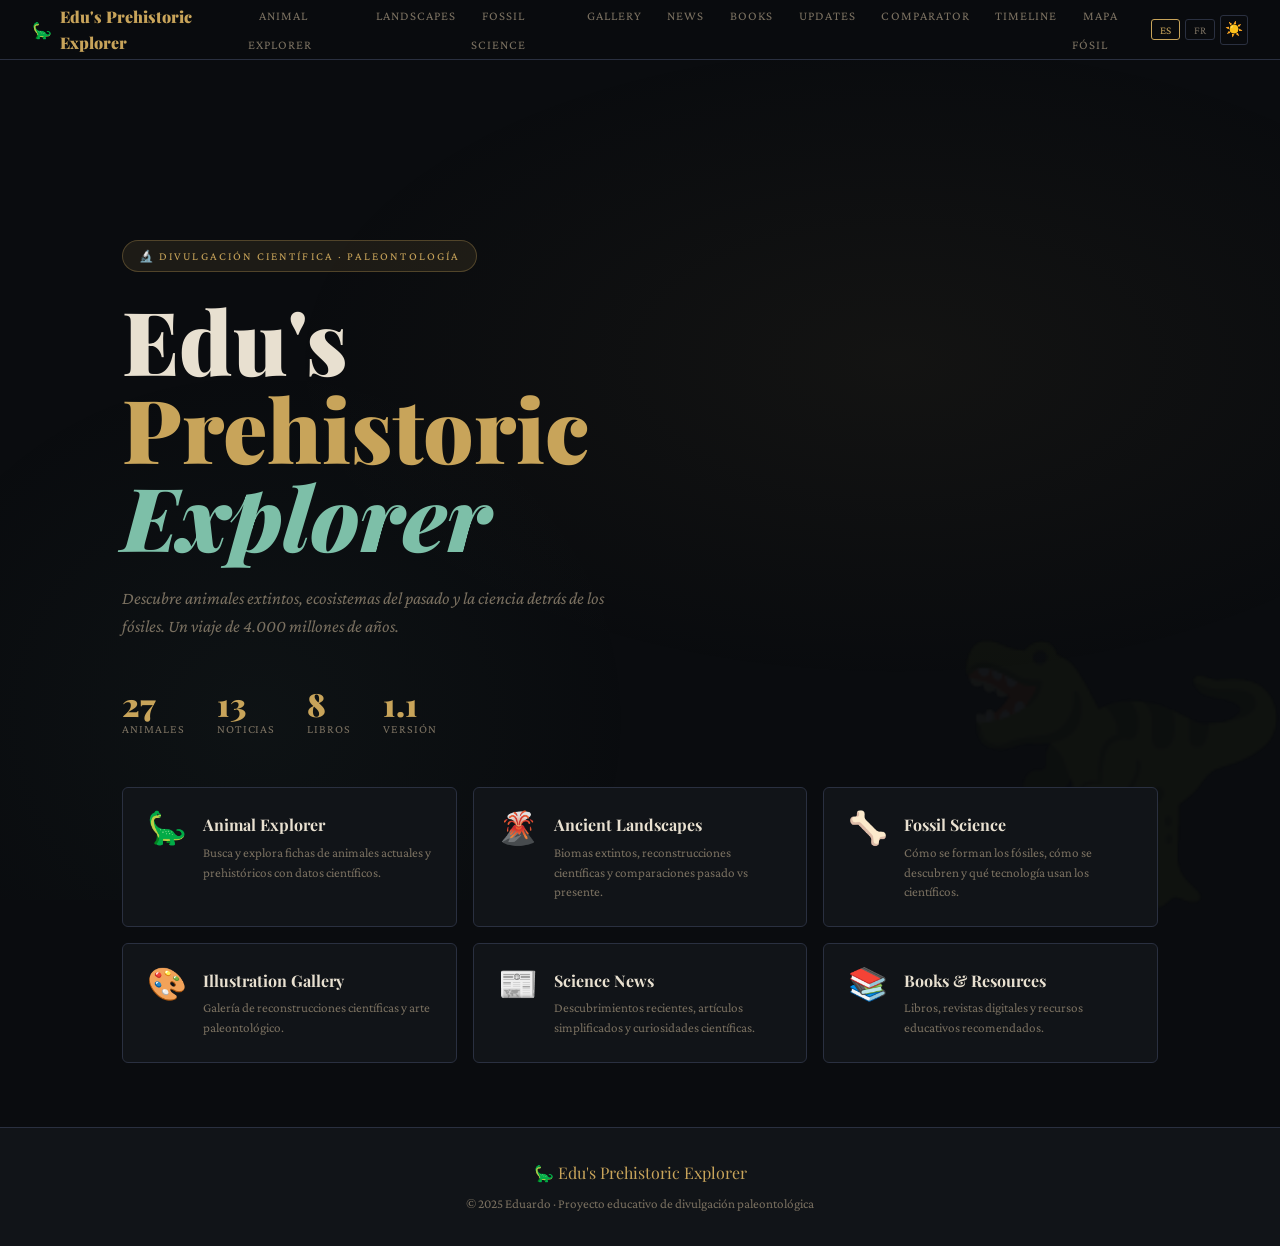
==== index.html @ db18aa57 "Initial commit" ====
<!DOCTYPE html>
<html lang="es">
<head>
  <meta charset="UTF-8">
  <meta name="viewport" content="width=device-width, initial-scale=1.0">
  <title>Edu's Prehistoric Explorer</title>
  <link href="https://fonts.googleapis.com/css2?family=Playfair+Display:wght@400;700;900&family=Crimson+Pro:ital,wght@0,300;0,400;0,600;1,300&display=swap" rel="stylesheet">
  <link rel="stylesheet" href="style.css">
  <style>
    .home-fondo {
      position: fixed;
      inset: 0;
      background:
        radial-gradient(ellipse 80% 60% at 70% 40%, rgba(200,164,90,0.05) 0%, transparent 60%),
        radial-gradient(ellipse 60% 80% at 20% 80%, rgba(125,191,168,0.04) 0%, transparent 50%);
      pointer-events: none;
      z-index: 0;
    }
    .home-dino-fondo {
      position: fixed;
      right: -1rem;
      bottom: 0;
      font-size: clamp(10rem, 22vw, 18rem);
      opacity: 0.04;
      user-select: none;
      line-height: 1;
      z-index: 0;
    }
    .home-contenido {
      position: relative;
      z-index: 1;
      padding-top: 140px;
    }
    .home-badge {
      display: inline-block;
      background: rgba(200,164,90,0.1);
      border: 1px solid rgba(200,164,90,0.3);
      color: var(--acento);
      font-size: 0.72rem;
      letter-spacing: 0.18em;
      text-transform: uppercase;
      padding: 0.35rem 1rem;
      border-radius: 2rem;
      margin-bottom: 1.5rem;
    }
    .home-titulo {
      font-size: clamp(3rem, 8vw, 5.5rem);
      font-weight: 900;
      line-height: 1.0;
      margin-bottom: 1.5rem;
    }
    .home-titulo .linea2 { color: var(--acento); display: block; }
    .home-titulo .linea3 { color: var(--acento2); display: block; font-style: italic; }
    .home-descripcion {
      font-size: 1.1rem;
      color: var(--texto-apagado);
      max-width: 520px;
      margin-bottom: 3rem;
      font-style: italic;
    }
    .stats-bar {
      display: flex;
      gap: 2rem;
      margin-bottom: 3rem;
      flex-wrap: wrap;
    }
    .stat { display: flex; flex-direction: column; }
    .stat-num {
      font-family: 'Playfair Display', serif;
      font-size: 2rem;
      font-weight: 900;
      color: var(--acento);
      line-height: 1;
    }
    .stat-label {
      font-size: 0.75rem;
      color: var(--texto-apagado);
      letter-spacing: 0.08em;
      text-transform: uppercase;
    }
    .secciones-grid {
      display: grid;
      grid-template-columns: repeat(auto-fill, minmax(280px, 1fr));
      gap: 1rem;
      margin-top: 1rem;
    }
    .seccion-card {
      background: var(--surface);
      border: 1px solid var(--borde);
      border-radius: 6px;
      padding: 1.5rem;
      text-decoration: none;
      color: var(--texto);
      transition: all 0.25s;
      display: flex;
      align-items: flex-start;
      gap: 1rem;
    }
    .seccion-card:hover {
      border-color: var(--acento);
      transform: translateY(-3px);
      box-shadow: 0 8px 30px rgba(200,164,90,0.08);
      color: var(--texto);
    }
    .seccion-icono { font-size: 2rem; line-height: 1; flex-shrink: 0; }
    .seccion-card-titulo {
      font-family: 'Playfair Display', serif;
      font-size: 1rem;
      font-weight: 700;
      margin-bottom: 0.3rem;
    }
    .seccion-card-desc { font-size: 0.82rem; color: var(--texto-apagado); line-height: 1.5; }
  </style>
</head>
<body>

  <nav>
    <a class="nav-logo" href="index.html">
      <span>🦕</span> Edu's Prehistoric Explorer
    </a>
    <ul class="nav-links">
      <li><a href="explorer/index.html"   id="nav-explorer"></a></li>
      <li><a href="landscapes/index.html" id="nav-landscapes"></a></li>
      <li><a href="fossil/index.html"     id="nav-fossil"></a></li>
      <li><a href="gallery/index.html"    id="nav-gallery"></a></li>
      <li><a href="news/index.html"       id="nav-news"></a></li>
      <li><a href="books/index.html"      id="nav-books"></a></li>
      <li><a href="updates/index.html"    id="nav-updates"></a></li>
      <li><a href="comparator/index.html" id="nav-comparator"></a></li>
      <li><a href="timeline/index.html" id="nav-timeline"></a></li>
      <li><a href="fossilmap/index.html" id="nav-fossilmap"></a></li>
    </ul>
    <div class="selector-idioma">
      <button class="btn-idioma" onclick="setLang('es')">ES</button>
      <button class="btn-idioma" onclick="setLang('fr')">FR</button>
    </div>
    <button class="btn-modo" id="btn-modo" onclick="toggleModo()" title="Cambiar modo"></button>
  </nav>
  <div class="home-fondo"></div>
  <div class="home-dino-fondo">🦖</div>

  <div class="contenedor">
    <div class="home-contenido animar">
      <div class="home-badge" id="home-badge"></div>
      <h1 class="home-titulo">
        Edu's<br>
        <span class="linea2">Prehistoric</span>
        <span class="linea3">Explorer</span>
      </h1>
      <p class="home-descripcion" id="home-desc"></p>

      <div class="stats-bar" id="statsBar"></div>

      <div class="secciones-grid" id="seccionesGrid"></div>
    </div>
  </div>

  <footer>
    <div class="footer-logo">🦕 Edu's Prehistoric Explorer</div>
    <p id="footer-copy"></p>
  </footer>

  <script src="data.js"></script>
  <script>
    function renderPagina() {
      // Navegación
      document.getElementById('nav-explorer').textContent   = t('nav_explorer');
      document.getElementById('nav-landscapes').textContent = t('nav_landscapes');
      document.getElementById('nav-fossil').textContent     = t('nav_fossil');
      document.getElementById('nav-gallery').textContent    = t('nav_gallery');
      document.getElementById('nav-news').textContent       = t('nav_news');
      document.getElementById('nav-books').textContent      = t('nav_books');
      document.getElementById('nav-updates').textContent    = t('nav_updates');
      document.getElementById('nav-comparator').textContent = t('nav_comparator');
      document.getElementById('nav-timeline').textContent = getLang() === 'fr' ? 'Chronologie' : 'Timeline';
      document.getElementById('nav-fossilmap').textContent = getLang() === 'fr' ? 'Carte fossile' : 'Mapa fósil';

      // Botones idioma
      document.querySelectorAll('.btn-idioma').forEach(b => {
        b.classList.remove('activo');
        if (b.textContent.trim() === getLang().toUpperCase()) b.classList.add('activo');
      });

      // Home
      document.getElementById('home-badge').textContent = t('home_badge');
      document.getElementById('home-desc').textContent  = t('home_desc');
      document.getElementById('footer-copy').textContent = t('footer_copy');

      // Stats
      document.getElementById('statsBar').innerHTML = `
        <div class="stat">
          <div class="stat-num">${ANIMALES.length}</div>
          <div class="stat-label">${t('home_stat_animales')}</div>
        </div>
        <div class="stat">
          <div class="stat-num">${NOTICIAS.length}</div>
          <div class="stat-label">${t('home_stat_noticias')}</div>
        </div>
        <div class="stat">
          <div class="stat-num">${LIBROS.length}</div>
          <div class="stat-label">${t('home_stat_libros')}</div>
        </div>
        <div class="stat">
          <div class="stat-num">${SITE_CONFIG.version}</div>
          <div class="stat-label">${t('home_stat_version')}</div>
        </div>
      `;

      // Secciones
      document.getElementById('seccionesGrid').innerHTML = `
        <a class="seccion-card" href="explorer/index.html">
          <div class="seccion-icono">🦕</div>
          <div>
            <div class="seccion-card-titulo">${t('home_card_explorer_titulo')}</div>
            <div class="seccion-card-desc">${t('home_card_explorer_desc')}</div>
          </div>
        </a>
        <a class="seccion-card" href="landscapes/index.html">
          <div class="seccion-icono">🌋</div>
          <div>
            <div class="seccion-card-titulo">${t('home_card_landscapes_titulo')}</div>
            <div class="seccion-card-desc">${t('home_card_landscapes_desc')}</div>
          </div>
        </a>
        <a class="seccion-card" href="fossil/index.html">
          <div class="seccion-icono">🦴</div>
          <div>
            <div class="seccion-card-titulo">${t('home_card_fossil_titulo')}</div>
            <div class="seccion-card-desc">${t('home_card_fossil_desc')}</div>
          </div>
        </a>
        <a class="seccion-card" href="gallery/index.html">
          <div class="seccion-icono">🎨</div>
          <div>
            <div class="seccion-card-titulo">${t('home_card_gallery_titulo')}</div>
            <div class="seccion-card-desc">${t('home_card_gallery_desc')}</div>
          </div>
        </a>
        <a class="seccion-card" href="news/index.html">
          <div class="seccion-icono">📰</div>
          <div>
            <div class="seccion-card-titulo">${t('home_card_news_titulo')}</div>
            <div class="seccion-card-desc">${t('home_card_news_desc')}</div>
          </div>
        </a>
        <a class="seccion-card" href="books/index.html">
          <div class="seccion-icono">📚</div>
          <div>
            <div class="seccion-card-titulo">${t('home_card_books_titulo')}</div>
            <div class="seccion-card-desc">${t('home_card_books_desc')}</div>
          </div>
        </a>
      `;
    }

    // Inicio
    renderPagina();
  </script>
<script>
  (function() {
    const modo = localStorage.getItem('modo') || 'oscuro';
    if (modo === 'claro') document.body.classList.add('claro');
    document.getElementById('btn-modo').textContent = modo === 'claro' ? '🌙' : '☀️';
  })();
  function toggleModo() {
    const esClaro = document.body.classList.toggle('claro');
    localStorage.setItem('modo', esClaro ? 'claro' : 'oscuro');
    document.getElementById('btn-modo').textContent = esClaro ? '🌙' : '☀️';
  }
</script>
</body>
</html>
---- style.css ----
/* ============================================
   STYLE.CSS — Estilos globales
   ============================================ */

/* ── VARIABLES — MODO OSCURO (defecto) ── */
:root {
  --bg: #0a0c0f;
  --surface: #111418;
  --surface2: #1a1f26;
  --borde: #2a3040;
  --acento: #c8a45a;
  --acento2: #7dbfa8;
  --acento3: #d4704a;
  --texto: #e8e0d0;
  --texto-apagado: #7a7060;
  --texto-dim: #4a4538;
}

/* ── VARIABLES — MODO CLARO ── */
body.claro {
  --bg: #f5f0e8;
  --surface: #ffffff;
  --surface2: #ede8de;
  --borde: #d4c9b0;
  --acento: #9a6e1a;
  --acento2: #2d8a72;
  --acento3: #b84a22;
  --texto: #1a1510;
  --texto-apagado: #6b5e48;
  --texto-dim: #a89880;
}

/* ── RESET BÁSICO ── */
* { margin: 0; padding: 0; box-sizing: border-box; }
html { scroll-behavior: smooth; }

body {
  background: var(--bg);
  color: var(--texto);
  font-family: 'Crimson Pro', Georgia, serif;
  font-size: 18px;
  line-height: 1.6;
  overflow-x: hidden;
  transition: background 0.3s, color 0.3s;
}

/* ── TIPOGRAFÍA ── */
h1, h2, h3 { font-family: 'Playfair Display', serif; line-height: 1.1; }
a { color: var(--acento); text-decoration: none; }

/* ── NAVEGACIÓN ── */
nav {
  position: fixed;
  top: 0; left: 0; right: 0;
  z-index: 100;
  background: rgba(10,12,15,0.95);
  backdrop-filter: blur(12px);
  border-bottom: 1px solid var(--borde);
  display: flex;
  align-items: center;
  justify-content: space-between;
  padding: 0 2rem;
  height: 60px;
  transition: background 0.3s, border-color 0.3s;
}

body.claro nav {
  background: rgba(245,240,232,0.97);
}

.nav-logo {
  font-family: 'Playfair Display', serif;
  font-weight: 900;
  font-size: 1rem;
  color: var(--acento);
  display: flex;
  align-items: center;
  gap: 0.5rem;
  text-decoration: none;
}

.nav-links { display: flex; gap: 0.2rem; list-style: none; }

.nav-links a {
  color: var(--texto-apagado);
  text-decoration: none;
  font-size: 0.8rem;
  letter-spacing: 0.08em;
  text-transform: uppercase;
  padding: 0.4rem 0.7rem;
  border-radius: 3px;
  transition: color 0.2s, background 0.2s;
}

.nav-links a:hover,
.nav-links a.activo {
  color: var(--acento);
  background: rgba(200,164,90,0.08);
}

/* ── CONTENEDOR ── */
.contenedor {
  max-width: 1100px;
  margin: 0 auto;
  padding: 100px 2rem 4rem;
}

/* ── CABECERA DE SECCIÓN ── */
.seccion-label {
  font-size: 0.72rem;
  letter-spacing: 0.2em;
  text-transform: uppercase;
  color: var(--acento);
  margin-bottom: 0.5rem;
}

.seccion-titulo {
  font-size: clamp(2rem, 5vw, 3.2rem);
  font-weight: 900;
  margin-bottom: 0.8rem;
}

.seccion-sub {
  color: var(--texto-apagado);
  font-size: 1rem;
  max-width: 600px;
  margin-bottom: 2.5rem;
  font-style: italic;
}

/* ── BOTONES ── */
.btn {
  display: inline-flex;
  align-items: center;
  gap: 0.4rem;
  padding: 0.7rem 1.4rem;
  border-radius: 4px;
  font-family: 'Crimson Pro', serif;
  font-size: 0.95rem;
  cursor: pointer;
  transition: all 0.2s;
  border: none;
}

.btn-primario { background: var(--acento); color: var(--bg); font-weight: 600; }
.btn-primario:hover { opacity: 0.85; }

.btn-secundario { background: var(--surface); color: var(--texto); border: 1px solid var(--borde); }
.btn-secundario:hover { border-color: var(--acento); color: var(--acento); }

/* ── TARJETAS GENÉRICAS ── */
.tarjeta {
  background: var(--surface);
  border: 1px solid var(--borde);
  border-radius: 6px;
  overflow: hidden;
  transition: all 0.25s;
}

.tarjeta:hover {
  border-color: var(--acento);
  transform: translateY(-3px);
  box-shadow: 0 8px 30px rgba(200,164,90,0.08);
}

/* ── DIVISOR ── */
.divisor {
  height: 1px;
  background: linear-gradient(to right, transparent, var(--borde), transparent);
  margin: 2rem 0;
}

/* ── ETIQUETAS ── */
.etiqueta {
  display: inline-block;
  font-size: 0.65rem;
  letter-spacing: 0.1em;
  text-transform: uppercase;
  padding: 0.15rem 0.5rem;
  border-radius: 2px;
}

.etiqueta-extinto {
  background: rgba(212,112,74,0.15);
  color: var(--acento3);
  border: 1px solid rgba(212,112,74,0.3);
}

.etiqueta-viviente {
  background: rgba(125,191,168,0.15);
  color: var(--acento2);
  border: 1px solid rgba(125,191,168,0.3);
}

/* ── ANIMACIÓN DE ENTRADA ── */
@keyframes subirAparecer {
  from { opacity: 0; transform: translateY(20px); }
  to   { opacity: 1; transform: translateY(0); }
}
.animar { animation: subirAparecer 0.5s ease forwards; }

/* ── SELECTOR DE IDIOMA ── */
.selector-idioma { display: flex; gap: 0.3rem; }

.btn-idioma {
  background: none;
  border: 1px solid var(--borde);
  color: var(--texto-apagado);
  font-size: 0.7rem;
  padding: 0.2rem 0.5rem;
  border-radius: 3px;
  cursor: pointer;
  transition: all 0.2s;
  font-family: 'Crimson Pro', serif;
}

.btn-idioma:hover,
.btn-idioma.activo {
  border-color: var(--acento);
  color: var(--acento);
}

/* ── TOGGLE MODO ── */
.btn-modo {
  background: none;
  border: 1px solid var(--borde);
  color: var(--texto-apagado);
  font-size: 0.9rem;
  width: 30px;
  height: 30px;
  border-radius: 3px;
  cursor: pointer;
  transition: all 0.2s;
  display: flex;
  align-items: center;
  justify-content: center;
  margin-left: 0.3rem;
}

.btn-modo:hover {
  border-color: var(--acento);
  color: var(--acento);
}

/* ── FOOTER ── */
footer {
  background: var(--surface);
  border-top: 1px solid var(--borde);
  padding: 2rem;
  text-align: center;
  font-size: 0.82rem;
  color: var(--texto-apagado);
  transition: background 0.3s;
}

.footer-logo {
  font-family: 'Playfair Display', serif;
  font-size: 1rem;
  color: var(--acento);
  margin-bottom: 0.5rem;
}
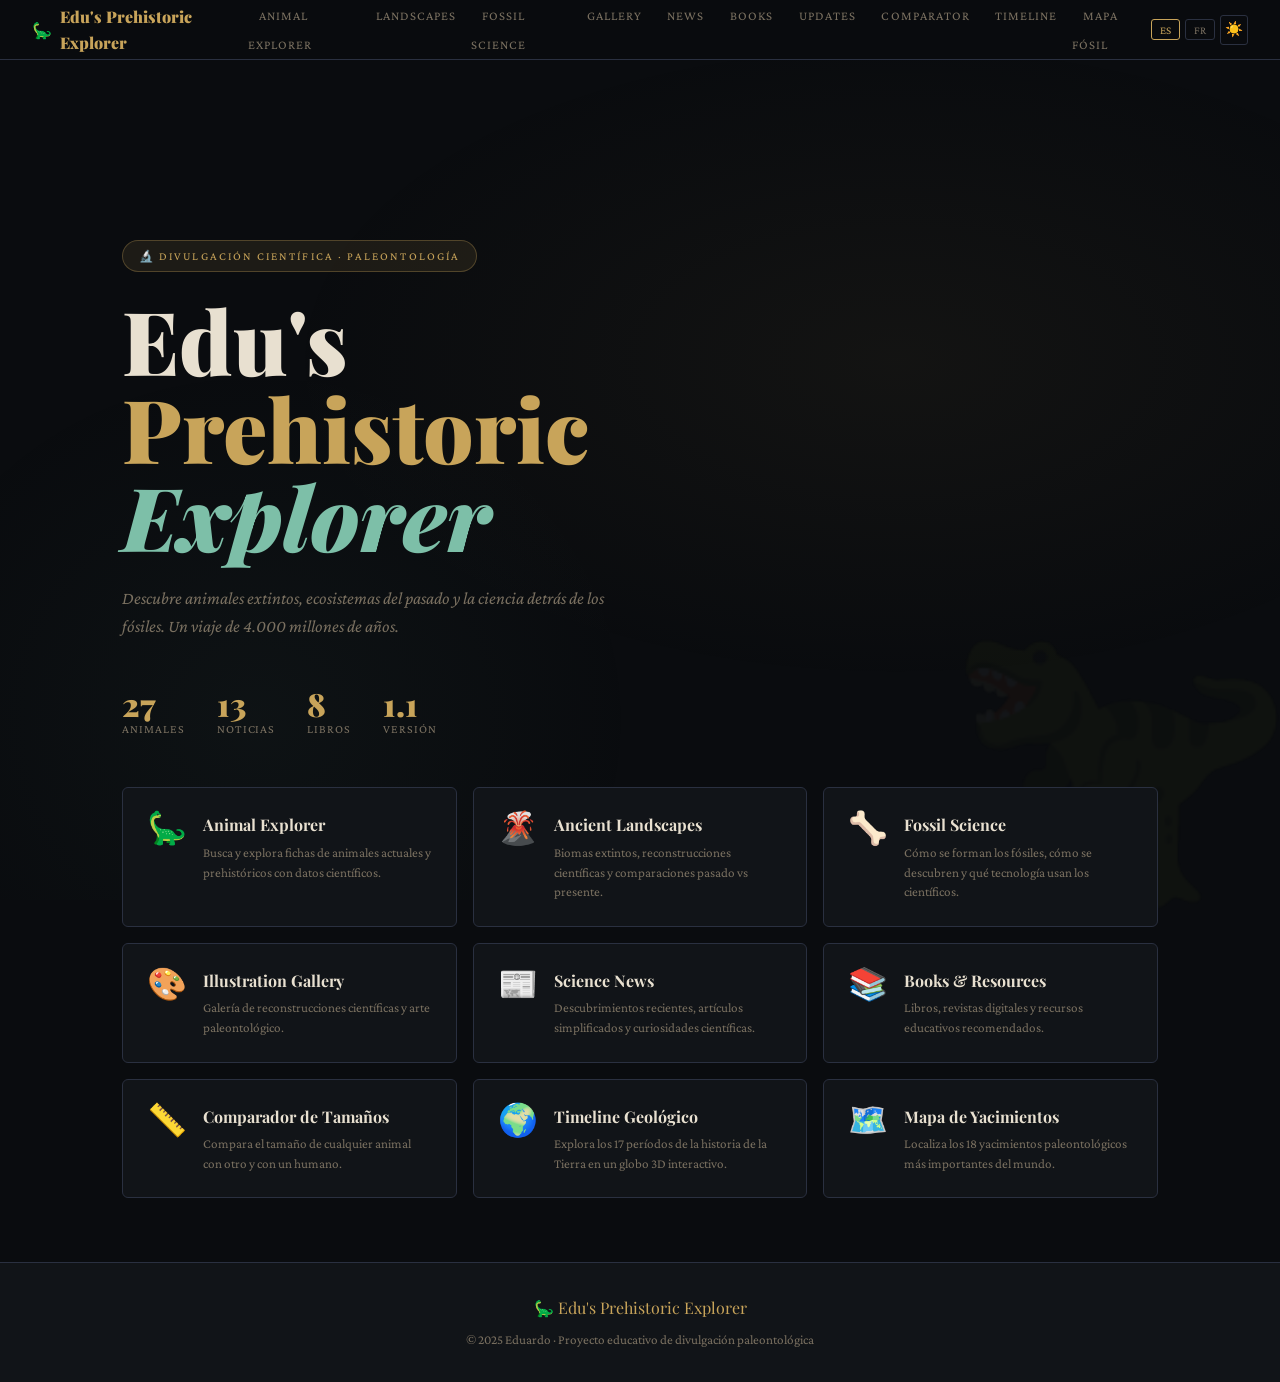
==== commit 72b751a0: "Añado tarjetas de todas las paginas" ====
--- a/index.html
+++ b/index.html
@@ -250,8 +250,29 @@
             <div class="seccion-card-desc">${t('home_card_books_desc')}</div>
           </div>
         </a>
+        <a class="seccion-card" href="comparator/index.html">
+          <div class="seccion-icono">📏</div>
+          <div>
+            <div class="seccion-card-titulo">${t('home_card_comparator_titulo')}</div>
+            <div class="seccion-card-desc">${t('home_card_comparator_desc')}</div>
+          </div>
+        </a>
+        <a class="seccion-card" href="timeline/index.html">
+          <div class="seccion-icono">🌍</div>
+          <div>
+            <div class="seccion-card-titulo">${t('home_card_timeline_titulo')}</div>
+            <div class="seccion-card-desc">${t('home_card_timeline_desc')}</div>
+          </div>
+        </a>
+        <a class="seccion-card" href="fossilmap/index.html">
+          <div class="seccion-icono">🗺️</div>
+          <div>
+            <div class="seccion-card-titulo">${t('home_card_fossilmap_titulo')}</div>
+            <div class="seccion-card-desc">${t('home_card_fossilmap_desc')}</div>
+          </div>
+        </a>
       `;
-    }
+    }  
 
     // Inicio
     renderPagina();
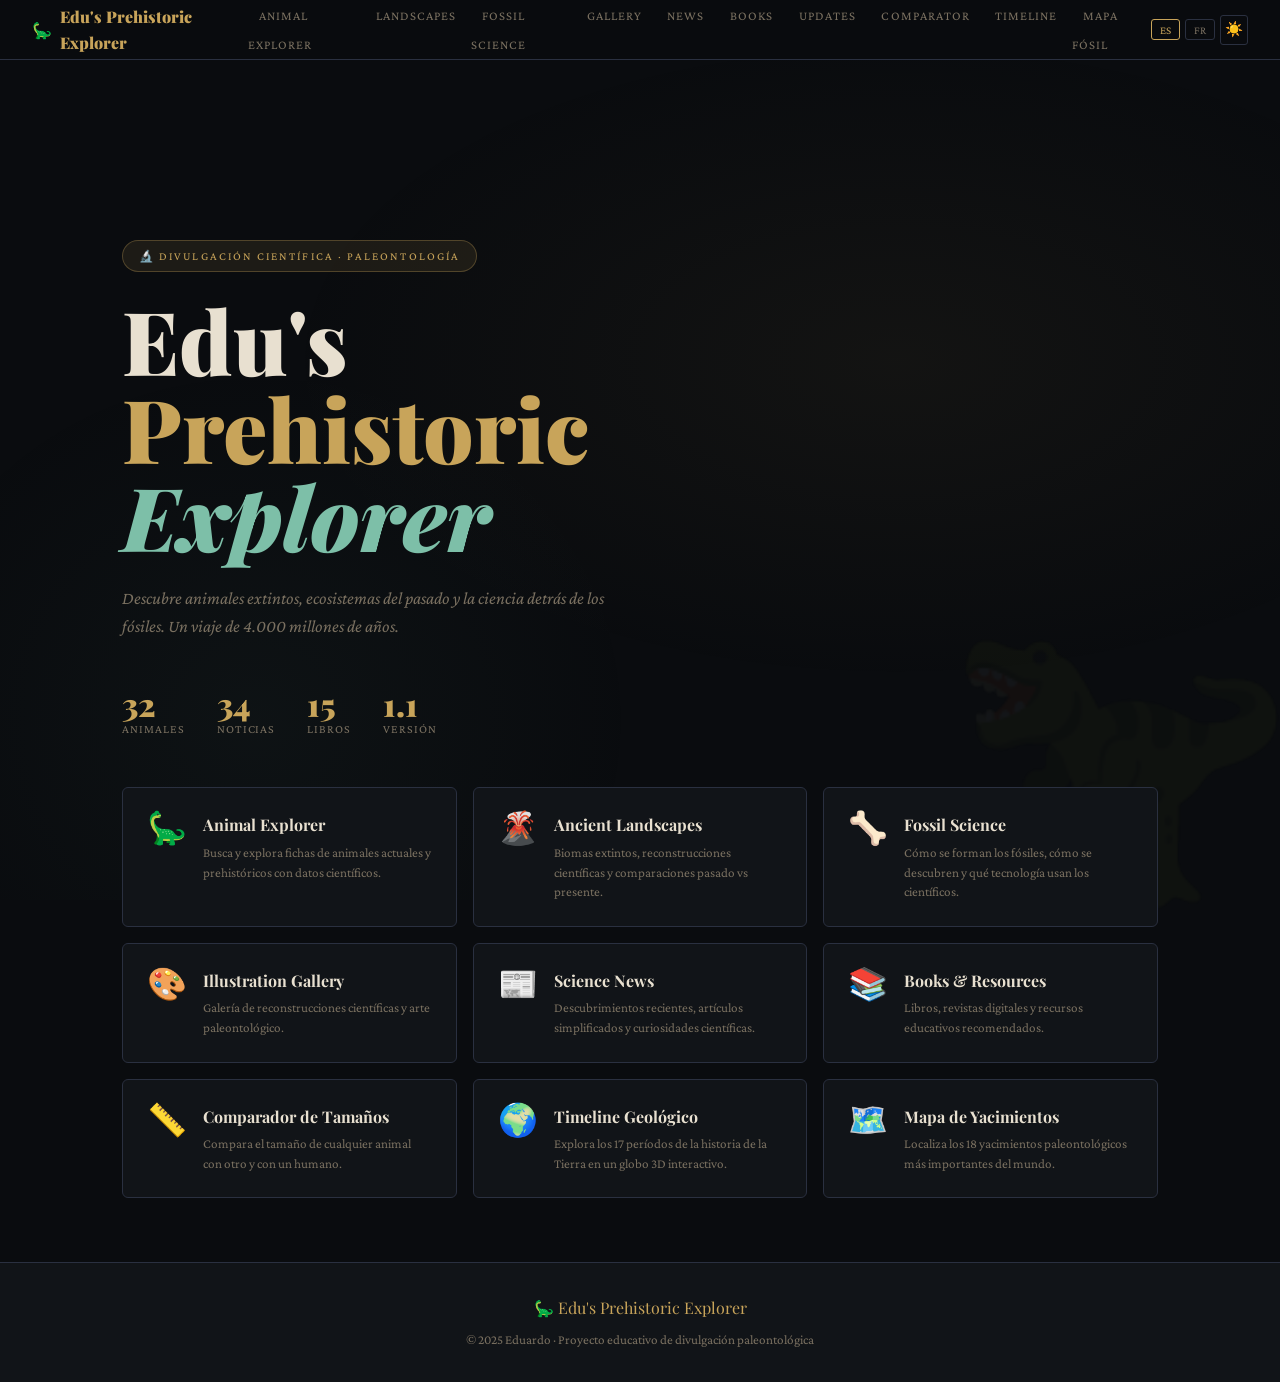
==== commit 42f2928b: "Soluciono un bug Este bug lo que ´hacia era no cargar las tarjetas de la pagina principal" ====
--- a/index.html
+++ b/index.html
@@ -197,7 +197,7 @@
           <div class="stat-label">${t('home_stat_noticias')}</div>
         </div>
         <div class="stat">
-          <div class="stat-num">${LIBROS.length}</div>
+          <div class="stat-num">${LIBROS_DATA.length}</div>
           <div class="stat-label">${t('home_stat_libros')}</div>
         </div>
         <div class="stat">
--- a/style.css
+++ b/style.css
@@ -258,4 +258,12 @@
   font-size: 1rem;
   color: var(--acento);
   margin-bottom: 0.5rem;
-}+}
+
+/* ── VALORACIONES ── */
+.valoracion-widget { margin-top: 1rem; display: flex; flex-direction: column; gap: 0.3rem; }
+.val-estrellas { display: flex; gap: 0.2rem; }
+.estrella { font-size: 1.4rem; cursor: pointer; color: var(--acento); transition: transform 0.1s; }
+.estrella:hover { transform: scale(1.2); }
+.estrella.llena { color: var(--acento); }
+.val-info { font-size: 0.78rem; color: var(--texto-apagado); }
